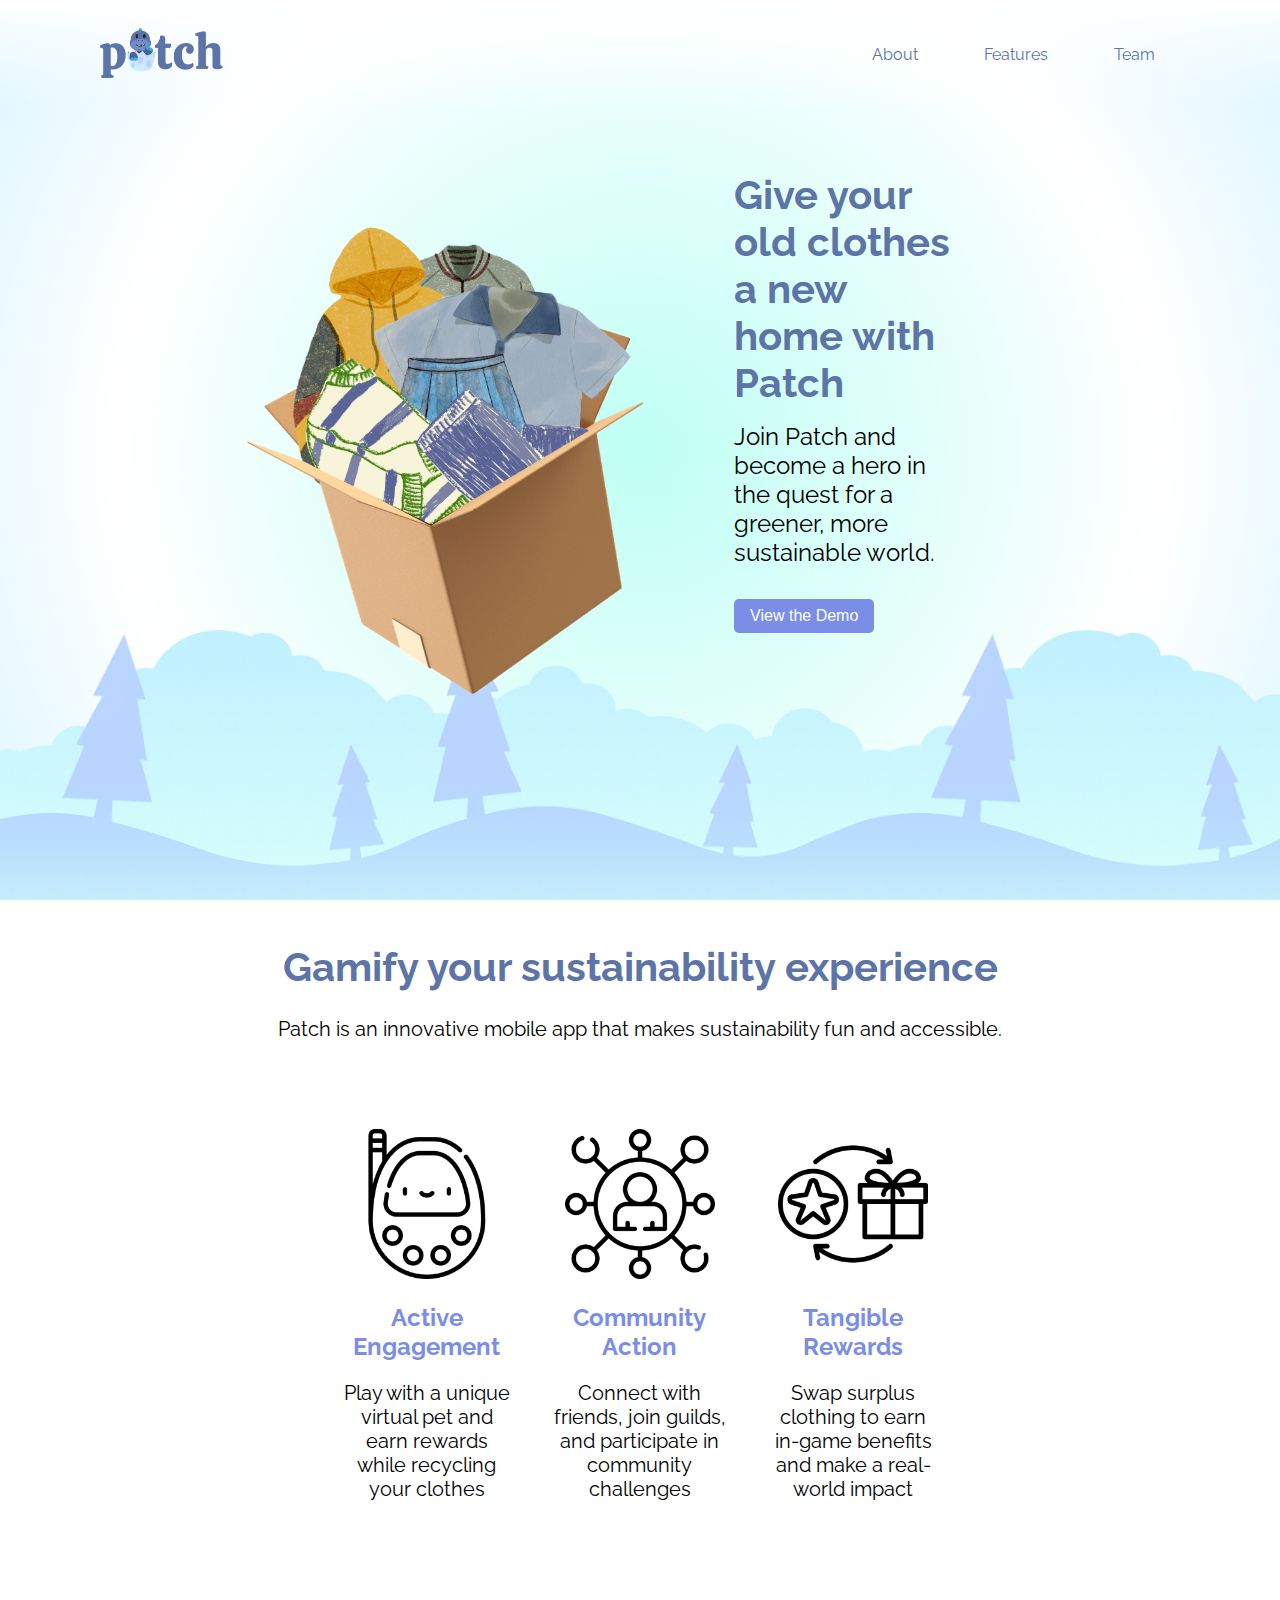
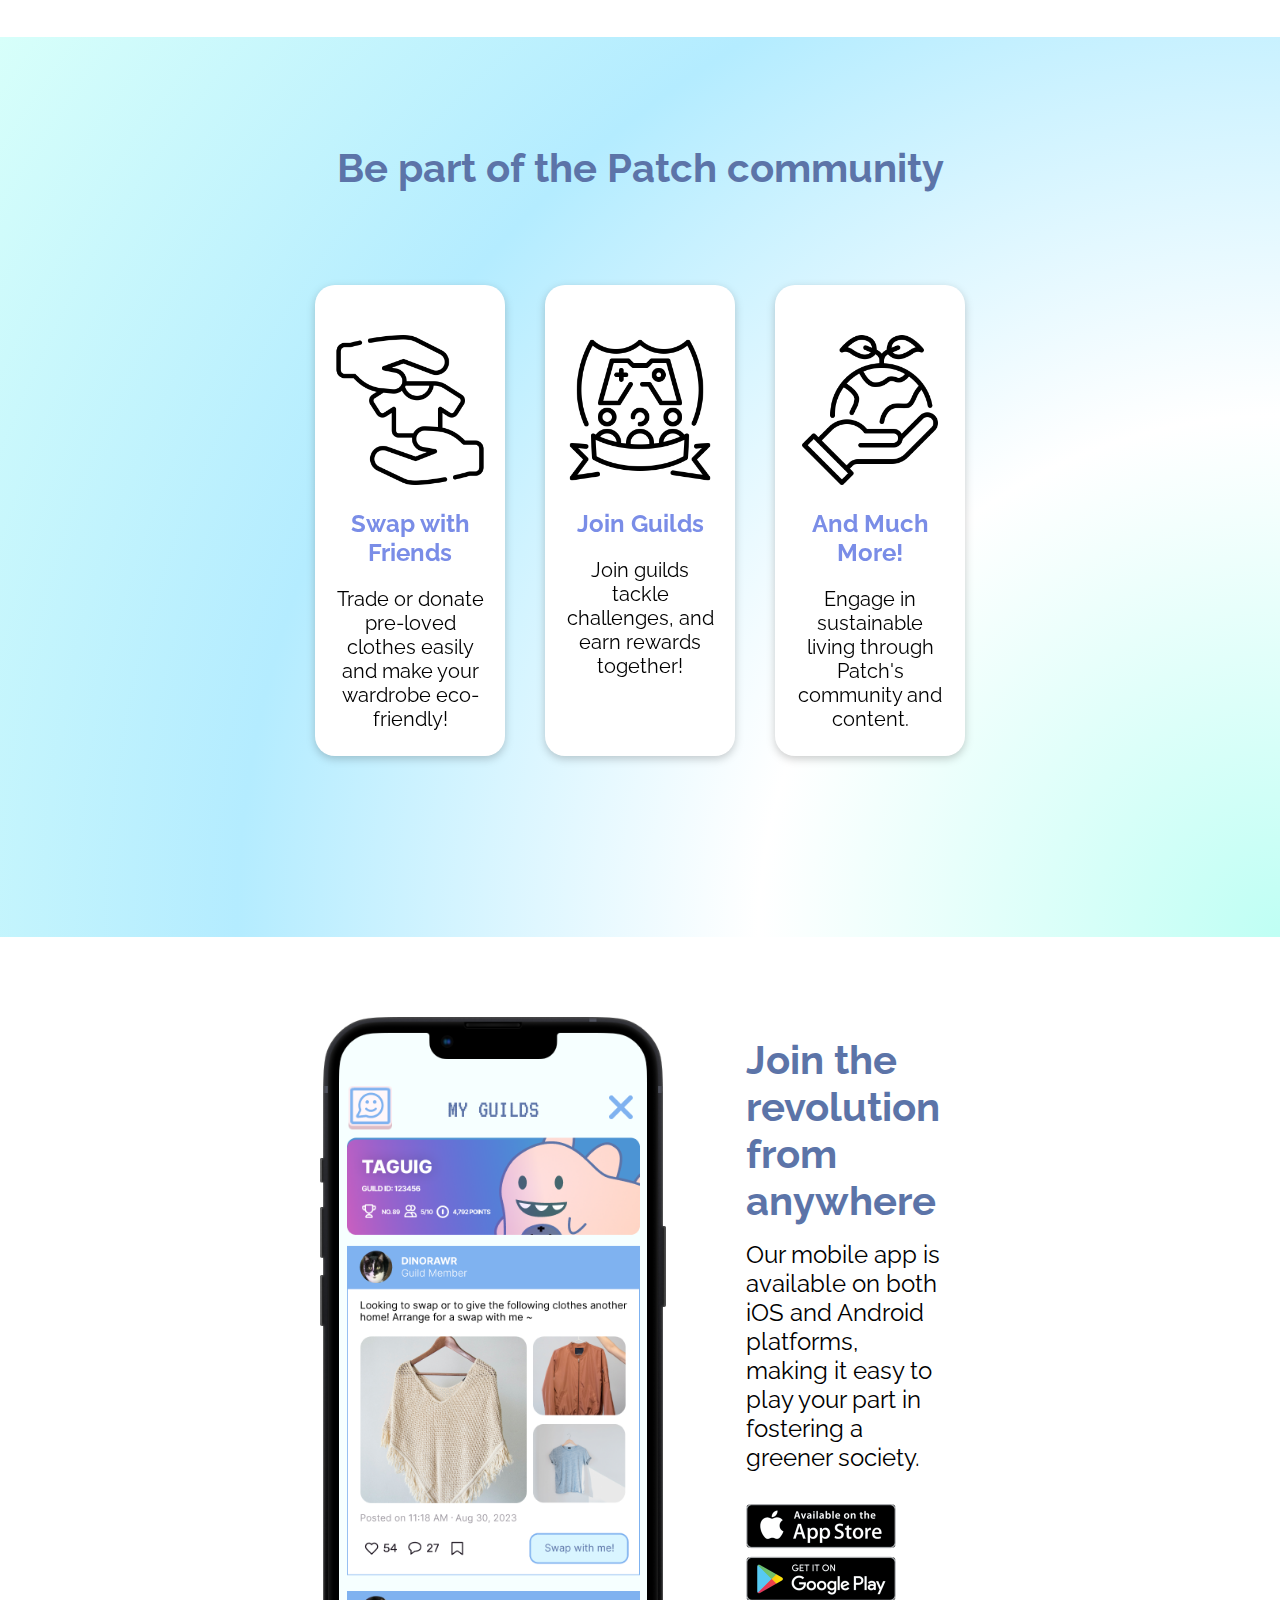
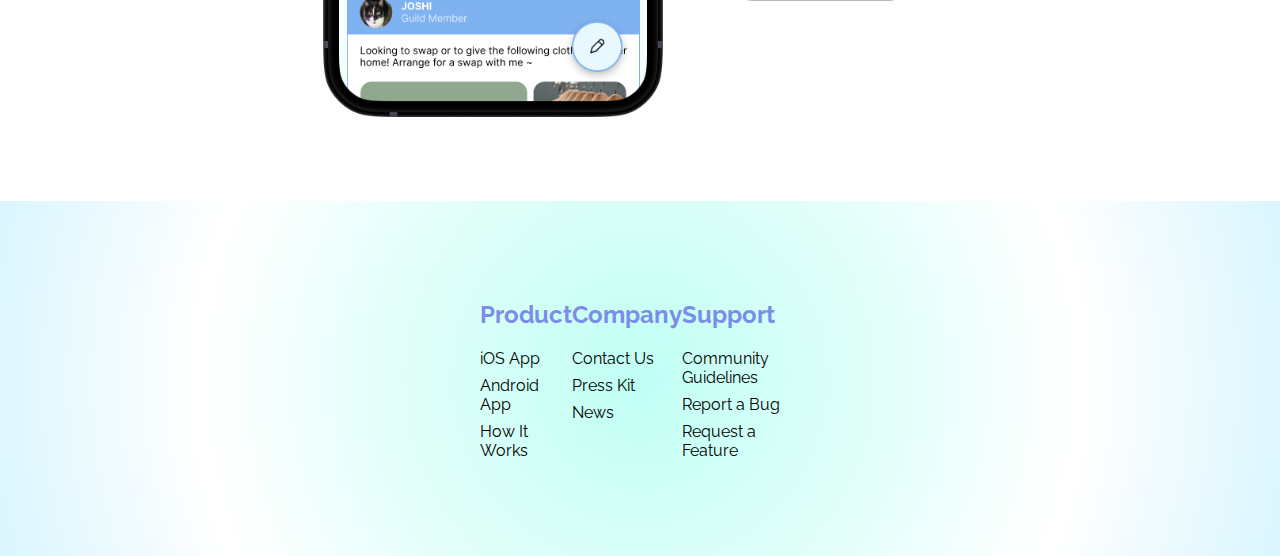
==== index.html @ f606581f "landing page" ====
<!DOCTYPE html>
<html lang="en">
    <head>
        <title>Patch - Stitching a sustainable world</title>
        <link rel="stylesheet" href="styles.css">
        <link href="https://fonts.googleapis.com/css2?family=Raleway:wght@300;400;700&display=swap" rel="stylesheet">
    </head>
    <body>

        <!-- Header Section-->
        <header class="site-header">
            <div class="logo-container">
                <img src="patch-logo.png" alt="Patch Logo" height="50px">
            </div>
            <nav class="main-nav">
                <ul>
                    <li><a href="#about">About</a></li>
                    <li><a href="#features">Features</a></li>
                    <li><a href="#team">Team</a></li>
                </ul>
            </nav>
        </header>

        <!-- Landing Section -->
        <section id="landing">
            <div class="img-container">
                <img src="box-of-clothes.png" alt="Landing Image" height="500px">
            </div>
            <div class="copy-container">
                <h1>Give your old clothes a new home with Patch</h1>
                <p>Join Patch and become a hero in the quest for a greener, more sustainable world.</p>
                <button>View the Demo</button>
            </div>
        </section>

        <!-- About Section-->
        <section id="about">
            <div class="about-container">
                <h1>Gamify your sustainability experience</h1>
                <p>Patch is an innovative mobile app that makes sustainability fun and accessible.</p>
            </div>
            <div class="about-list">
                <ul>
                    <li class="about-item">
                        <img src="virtual-pet.png" alt="Active Engagement" height="150px">
                        <h2>Active Engagement</h2>
                        <p>Play with a unique virtual pet and earn rewards while recycling your clothes</p>
                    </li>
                    <li class="about-item">
                        <img src="user.png" alt="Community Action" height="150px">
                        <h2>Community Action</h2>
                        <p>Connect with friends, join guilds, and participate in community challenges</p>
                    </li>
                    <li class="about-item">
                        <img src="reward.png" alt="Tangible Rewards" height="150px">
                        <h2>Tangible Rewards</h2>
                        <p>Swap surplus clothing to earn in-game benefits and make a real-world impact</p>
                    </li>
                </ul>
            </div>
        </section>

        <!-- Features Section-->
        <section id="features">
            <div class="features-container">
                <h1>Be part of the Patch community</h1>
            </div>
            <div class="features-list">
                <ul>
                    <li class="features-item">
                        <img src="second-hand.png" alt="Swap with Friend" height="150px">
                        <h2>Swap with Friends</h2>
                        <p>Trade or donate pre-loved clothes easily and make your wardrobe eco-friendly!</p>
                    </li>
                    <li class="features-item">
                        <img src="game.png" alt="Join Guilds" height="150px">
                        <h2>Join Guilds</h2>
                        <p>Join guilds tackle challenges, and earn rewards together!</p>
                    </li>
                    <li class="features-item">
                        <img src="save-the-world.png" alt="Live Sustainably" height="150px">
                        <h2>And Much More!</h2>
                        <p>Engage in sustainable living through Patch's community and content.</p>
                    </li>
                </ul>
            </div>
        </section>

        <!-- Demo Section-->
        <section id="demo">
            <div class="img-container">
                <img src="mockup.png" alt="Prototype Image" height="700px">
            </div>
            <div class="copy-container">
                <h1>Join the revolution from anywhere</h1>
                <p>Our mobile app is available on both iOS and Android platforms, making it easy to play your part in fostering a greener society.</p>
                <img src="app-stores.png" alt="Download on Google Play Store and App Store">
            </div>
        </section>

        <!-- Footer -->
        <footer class="site-footer">
            <section class="footer-links">
                <div>
                    <h2>Product</h2>
                    <ul>
                        <li>iOS App</li>
                        <li>Android App</li>
                        <li>How It Works</li>
                    </ul>
                </div>
                <div>
                    <h2>Company</h2>
                    <ul>
                        <li>Contact Us</li>
                        <li>Press Kit</li>
                        <li>News</li>
                    </ul>
                </div>
                <div>
                    <h2>Support</h2>
                    <ul>
                        <li>Community Guidelines</li>
                        <li>Report a Bug</li>
                        <li>Request a Feature</li>
                    </ul>
                </div>
            </section>
        </footer>

    </body>
</html>
---- styles.css ----
@keyframes Gradient {
    0% {
        background-position: 0% 50%;
    }
    50% {
        background-position: 100% 50%;
    }
    100% {
        background-position: 0% 50%;
    }
}

/* General styling */
body {
    font-family: 'Raleway', sans-serif;
    margin: 0;
    padding: 0;
}

section {
    height: 80 vh;
}

h1 {
    font-size: 2.5rem;
    color: #5C74A8;
}

h2 {
    font-size: 1.5rem;
    color: #7A8DE7;
}

p {
    font-size: 1.25rem;
    color: #000000;
}

/* Header */
.site-header {
    position: absolute;
    top: 0;
    left: 0;
    right: 0;
    z-index: 10;
    display: flex;
    justify-content: space-between;
    align-items: center;
    padding: 1rem 5rem;
    background: linear-gradient(to bottom, #FFFFFF, transparent);
    color: #fff;
    padding: 20px 100px;
}

.main-nav ul {
    list-style: none;
    margin: 0;
    padding: 0;
    display: flex;
}

.main-nav li {
    margin-left: 1rem;
    padding: 25px;
}

.main-nav a {
    color: #5C74A8;
    text-decoration: none;
}

/* Landing Section */
#landing {
    position: relative;
    height: 100vh;
    display: flex;
    justify-content: space-between;
    align-items: center;
    padding: 0rem 15rem;
    background: url('bg.png') left bottom no-repeat, radial-gradient(circle, #BFFFF4, #FFFFFF, #B4ECFF, #D7FFFA) center center repeat;
    background-size: 135% auto, 200% 200%;
    animation: Gradient 25s ease infinite;
}

#landing h1 {
    font-size: 2.5rem;
    margin: -5rem 5rem 1rem;
}

#landing p {
    font-size: 1.5rem;
    margin: 1rem 5rem;
}

button {
    padding: 0.5rem 1rem;
    background-color: #7A8DE7;
    border-radius: 5px;
    color: #fff;
    border: none;
    cursor: pointer;
    margin: 1rem 5rem;
    font-size: 1rem;
    transition: background-color 0.3s ease, box-shadow 0.3s ease;
}

#landing button:hover {
    background-color: #5C74A8;
    box-shadow: 0px 4px 8px rgba(0, 0, 0, 0.1);
}

/* About and Features Sections */

#features {
    position: relative;
    height: 100vh; /* Optional: You can adjust this height */
    display: flex;
    flex-direction: column;
    justify-content: center;
    align-items: center;
    background: radial-gradient(circle, #BFFFF4, #FFFFFF, #B4ECFF, #D7FFFA);
    background-size: 200% 200%;
    animation: Gradient 10s ease infinite;
}

.about-container, .features-container {
    text-align: center;
    padding: 1rem 5rem;
}

.about-list ul, .features-list ul {
    display: flex;
    justify-content: space-between;
    padding: 1rem 20rem 5rem;
    list-style: none;
}

.about-item, .features-item {
    flex: 1;
    text-align: center;
    margin: 20px;
}

.features-item {
    background-color: #FFFFFF;
    border-radius: 20px;
    padding: 50px 20px 5px;
    filter: drop-shadow(0 0.2rem 0.25rem rgba(0, 0, 0, 0.2));
}

/* Demo Section */
#demo {
    display: flex;
    justify-content: space-between;
    align-items: center;
    padding: 5rem 20rem;
}

#demo h1 {
    font-size: 2.5rem;
    margin: -5rem 5rem 1rem;
}

#demo p {
    font-size: 1.5rem;
    margin: 1rem 5rem;
}

#demo .copy-container img {
    margin: 1rem 5rem;
    width: 150px;
}

#demo button {
    padding: 0.5rem 1rem;
    background-color: #7A8DE7;
    border-radius: 5px;
    color: #fff;
    border: none;
    cursor: pointer;
    margin: 1rem 5rem;
    font-size: 1rem;
    transition: background-color 0.3s ease, box-shadow 0.3s ease;
}

#demo button:hover {
    background-color: #5C74A8;
    box-shadow: 0px 4px 8px rgba(0, 0, 0, 0.1);
}

/* Footer */
.site-footer {
    background: radial-gradient(circle, #BFFFF4, #FFFFFF, #B4ECFF, #D7FFFA) center center repeat;
    background-size: 200% 200%;
    animation: Gradient 25s ease infinite;
}

.footer-links {
    display: flex;
    justify-content: space-between;
    padding: 5rem 30rem;
}

.footer-links ul {
    list-style: none;
    padding: 0;
}

.footer-links li {
    margin-bottom: 0.5rem;
}
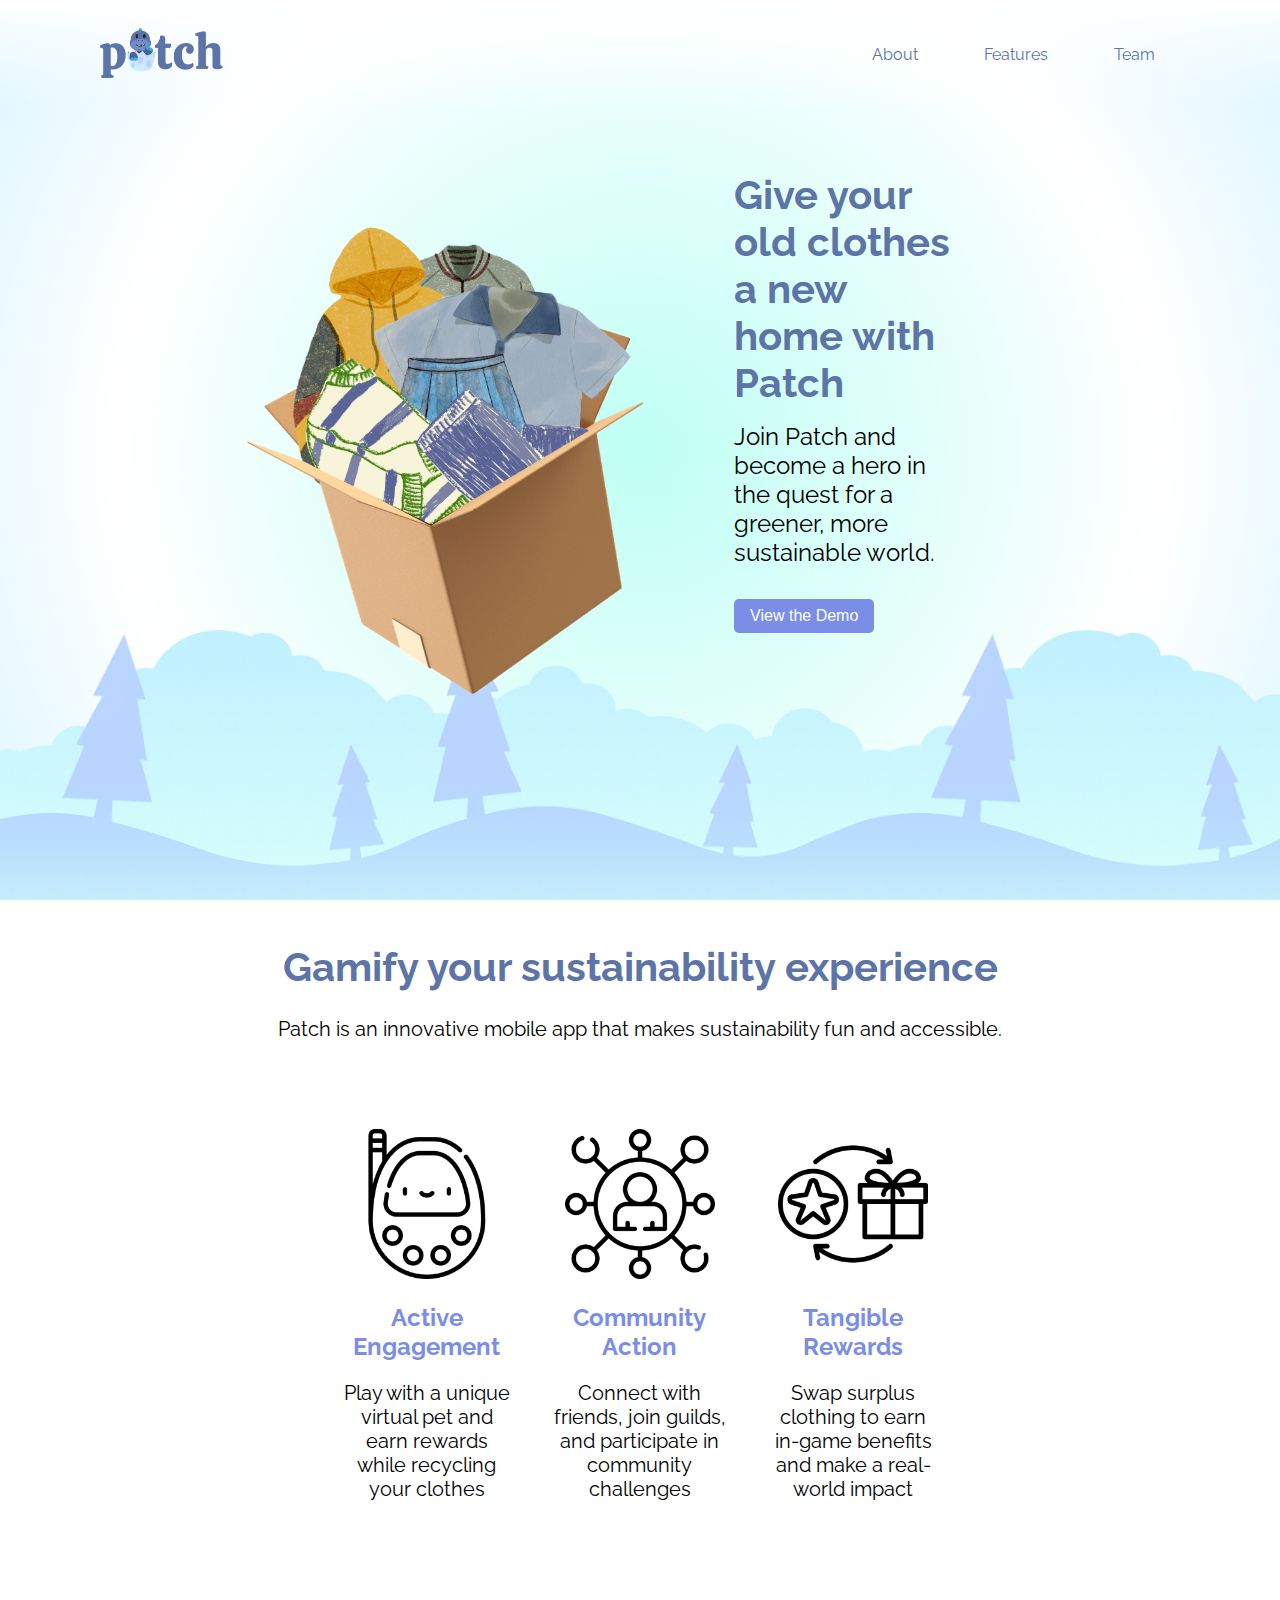
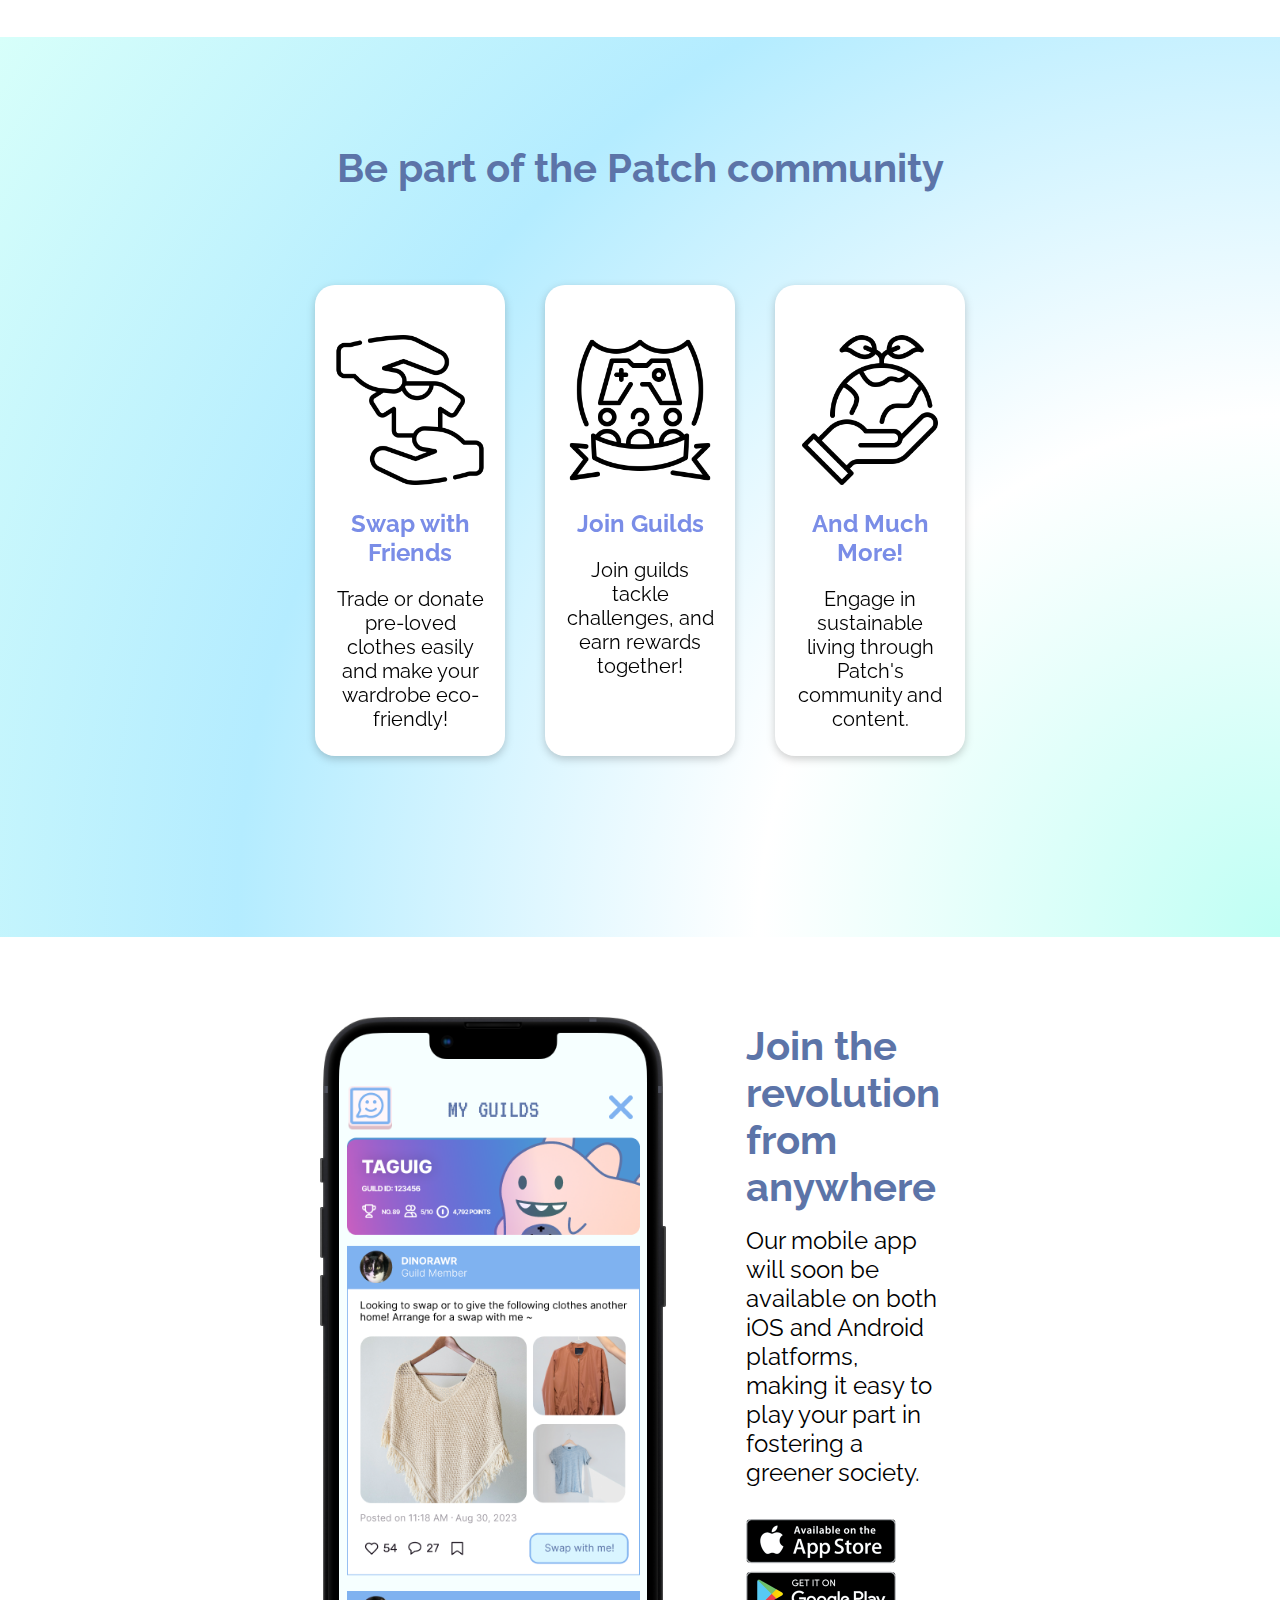
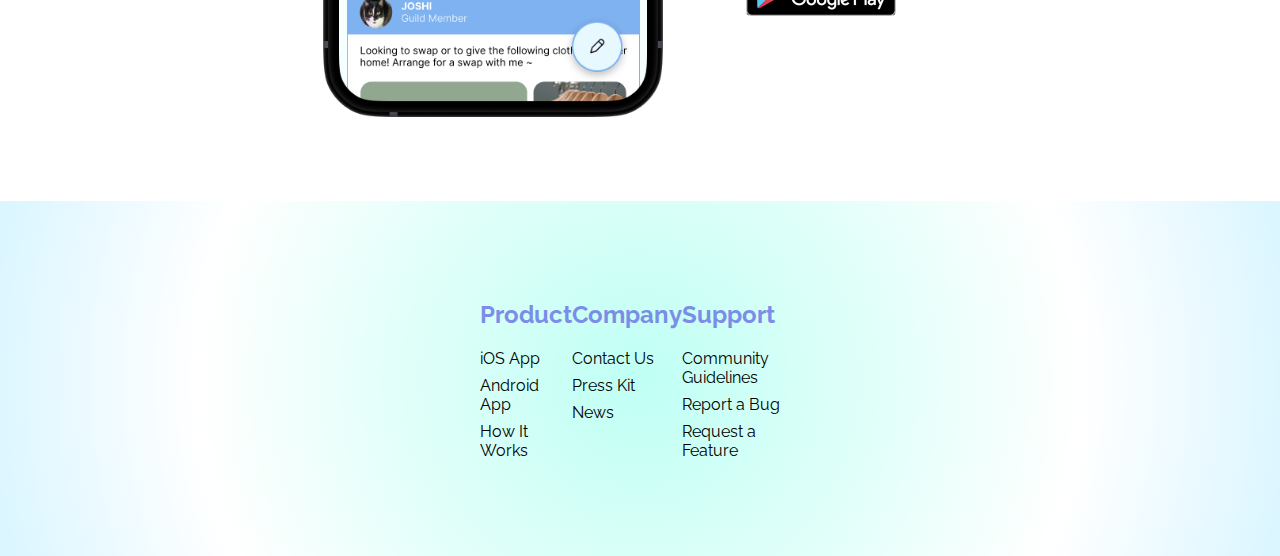
==== commit 0bcc0186: "Update index.html" ====
--- a/index.html
+++ b/index.html
@@ -93,7 +93,7 @@
             </div>
             <div class="copy-container">
                 <h1>Join the revolution from anywhere</h1>
-                <p>Our mobile app is available on both iOS and Android platforms, making it easy to play your part in fostering a greener society.</p>
+                <p>Our mobile app will soon be available on both iOS and Android platforms, making it easy to play your part in fostering a greener society.</p>
                 <img src="app-stores.png" alt="Download on Google Play Store and App Store">
             </div>
         </section>
